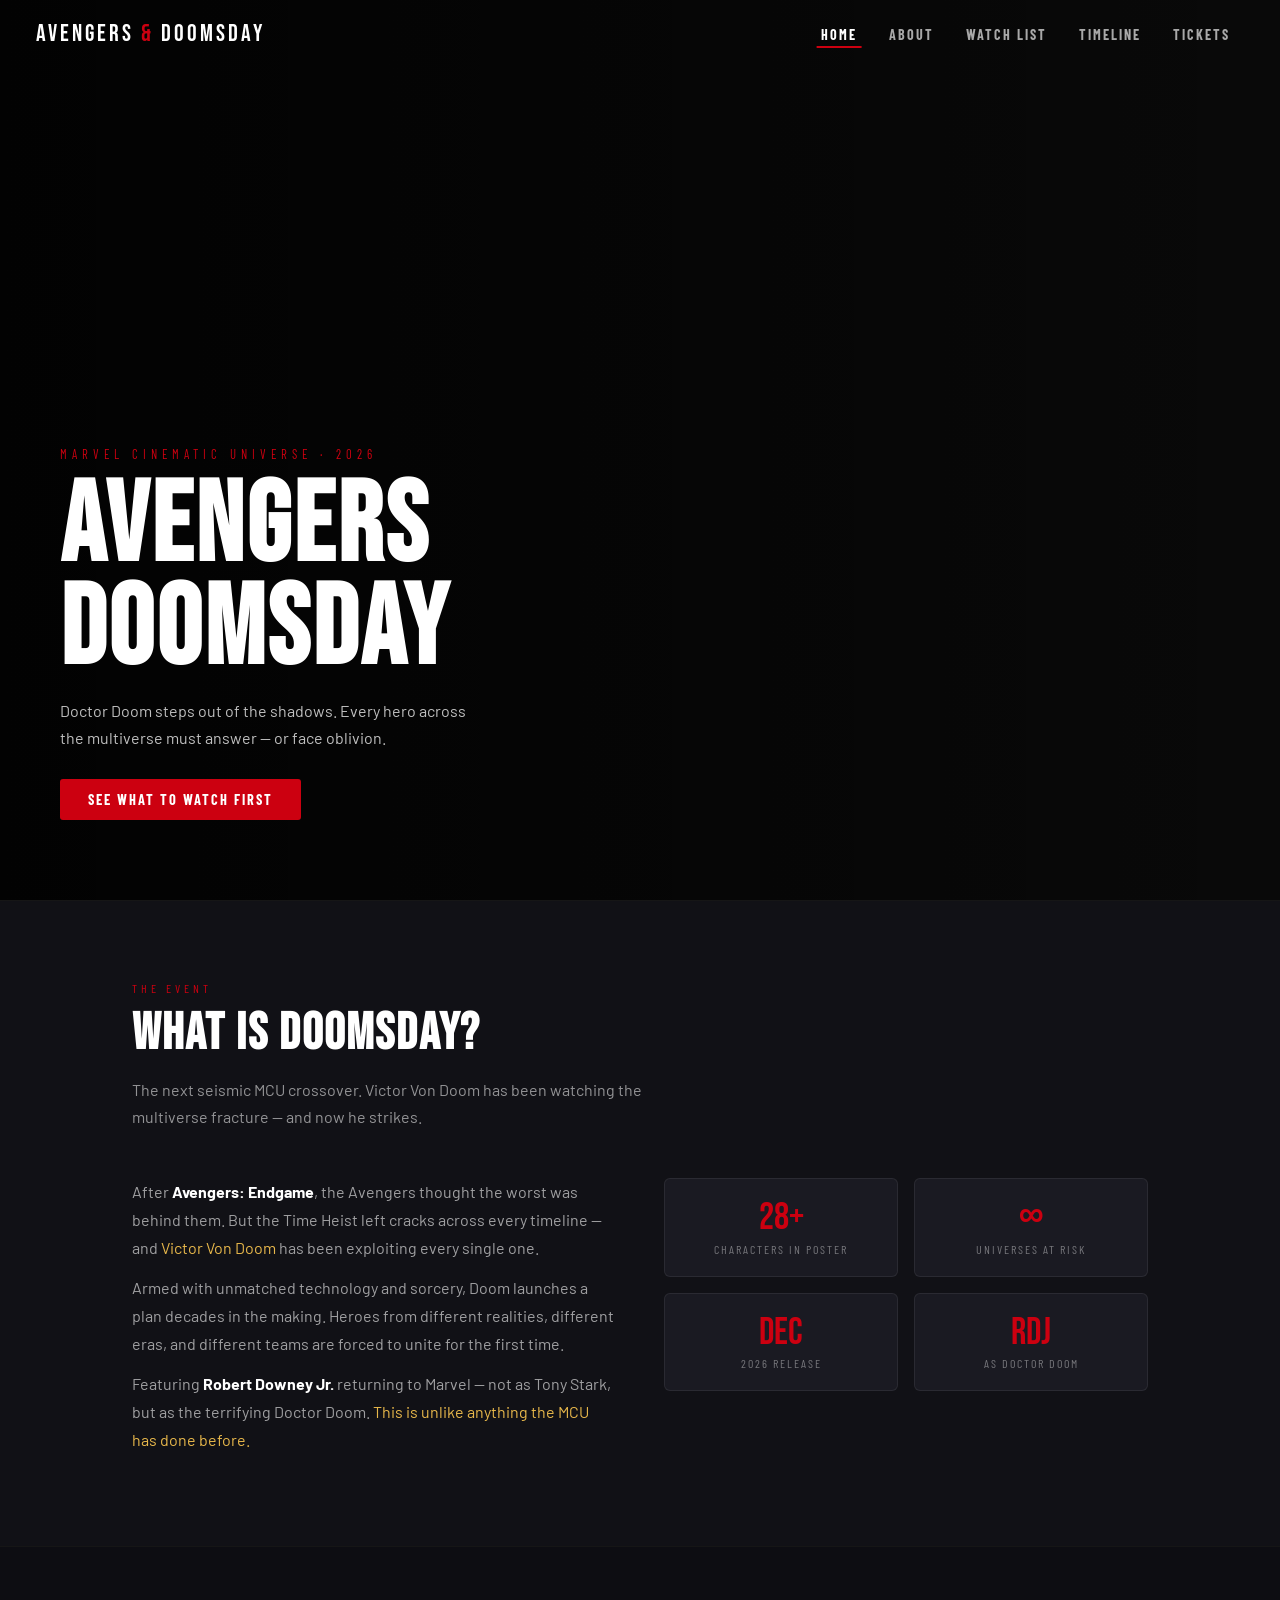
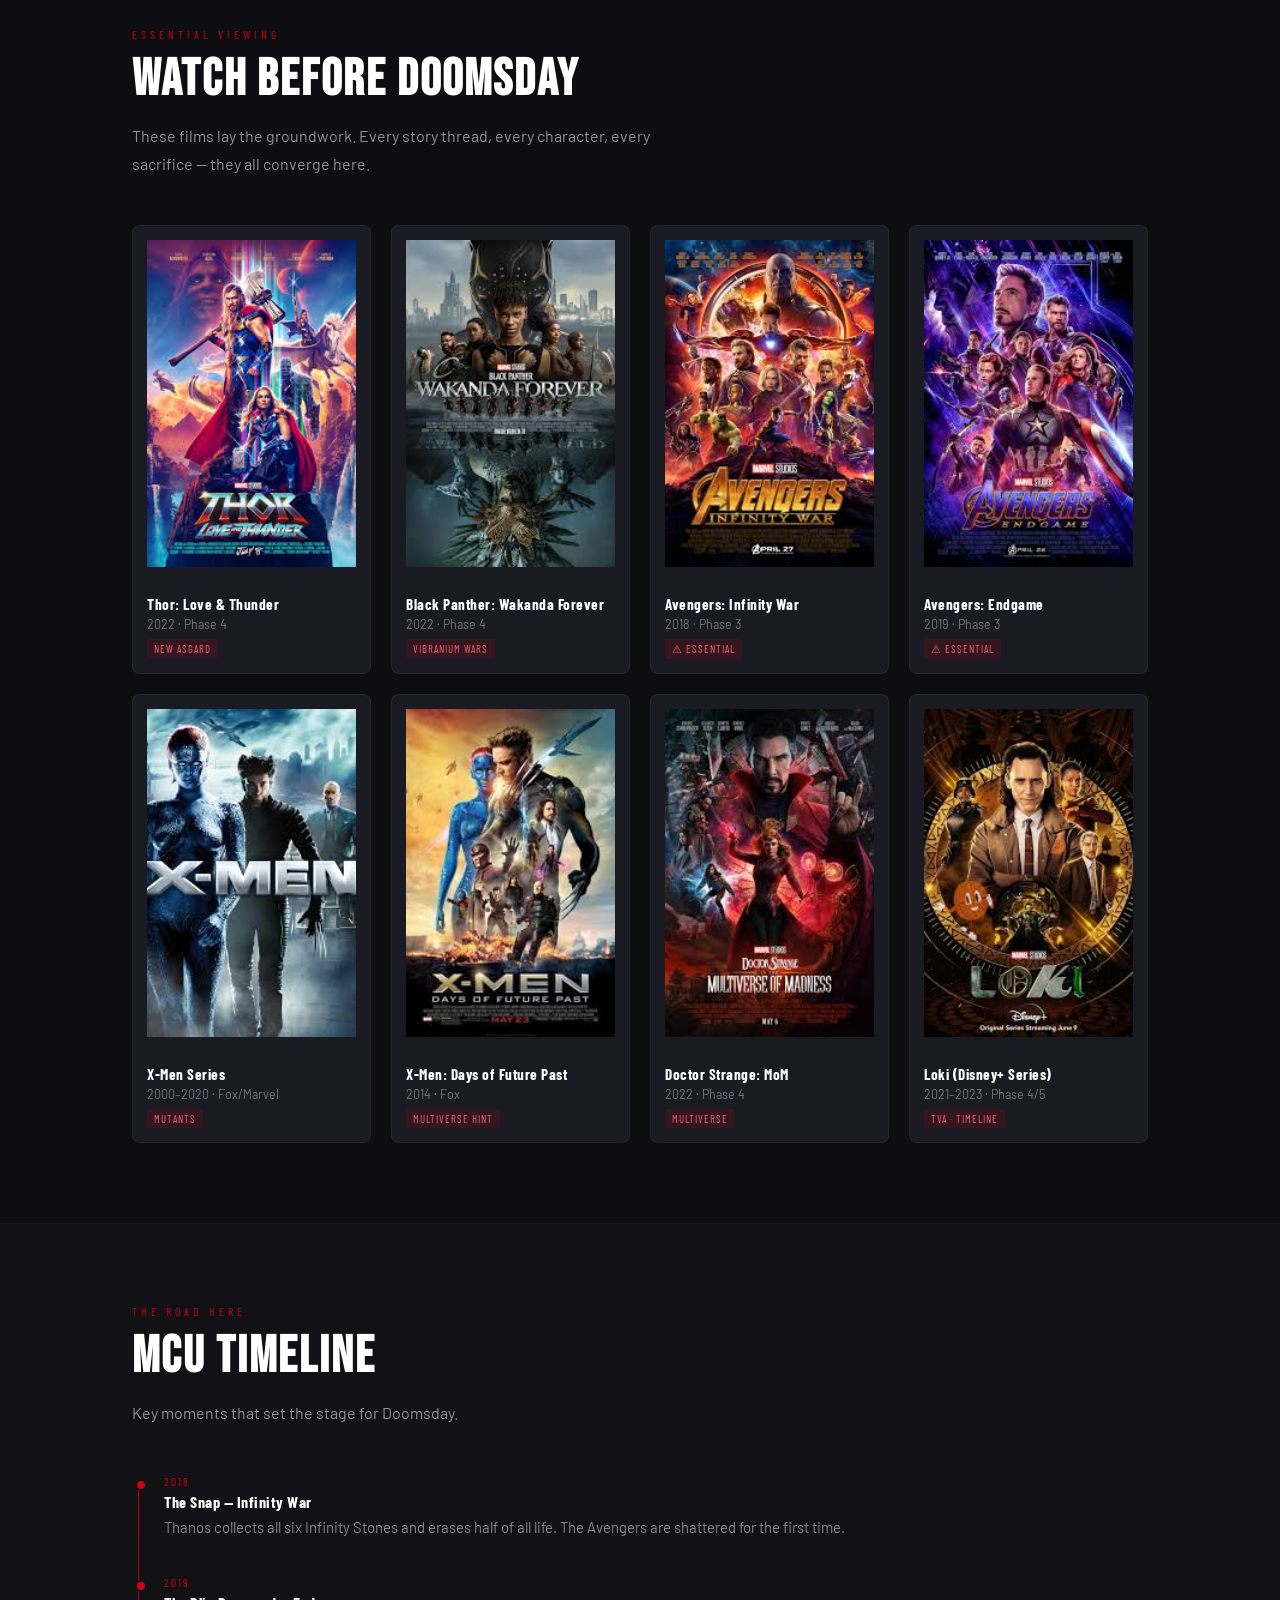
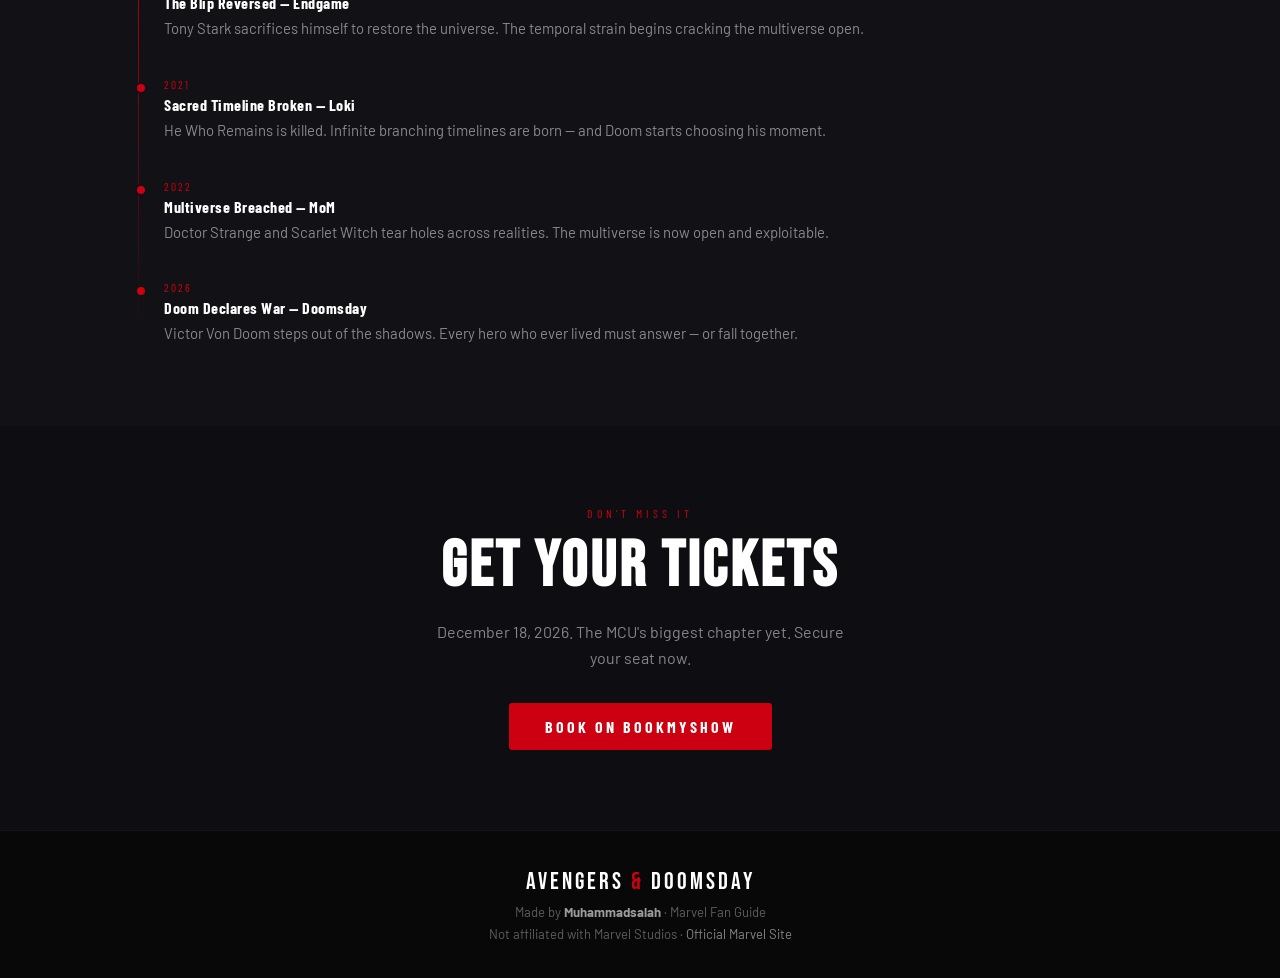
==== doomsday/index.html @ 145c7996 "Rename doomsday.html to index.html" ====
<!DOCTYPE html>
<html lang="en">
<head>
  <meta charset="UTF-8"/>
  <meta name="viewport" content="width=device-width, initial-scale=1.0"/>
  <title>Avengers: Doomsday Guide</title>
  <link href="https://fonts.googleapis.com/css2?family=Bebas+Neue&family=Barlow+Condensed:wght@400;600;700&family=Barlow:wght@400;600&display=swap" rel="stylesheet"/>
  <style>
    *, *::before, *::after { box-sizing: border-box; margin: 0; padding: 0; }

    :root {
      --red:  #cc0010;
      --gold: #e8b84b;
      --dark: rgba(0,0,0,0.72);
      --nav-h: 66px;
    }

    html { scroll-behavior: smooth; }

    body {
      font-family: 'Barlow', sans-serif;
      color: #fff;
      background: #0a0a0a;
      overflow-x: hidden;
    }

    /* ── NAVBAR ── */
    nav {
      position: fixed;
      top: 0; left: 0; right: 0;
      height: var(--nav-h);
      z-index: 100;
      display: flex;
      align-items: center;
      justify-content: space-between;
      padding: 0 36px;
      transition: background 0.4s, box-shadow 0.4s;
      background: transparent;
    }

    nav.scrolled {
      background: rgba(5, 5, 8, 0.95);
      box-shadow: 0 2px 20px rgba(0,0,0,0.6);
      backdrop-filter: blur(10px);
    }

    .nav-logo {
      font-family: 'Bebas Neue', sans-serif;
      font-size: 1.5rem;
      letter-spacing: 3px;
      color: #fff;
      text-decoration: none;
    }
    .nav-logo span { color: var(--red); }

    .nav-links {
      display: flex;
      list-style: none;
      gap: 4px;
    }

    .nav-links a {
      font-family: 'Barlow Condensed', sans-serif;
      font-size: 0.88rem;
      font-weight: 700;
      letter-spacing: 2px;
      text-transform: uppercase;
      color: rgba(255,255,255,0.65);
      text-decoration: none;
      padding: 7px 14px;
      border-radius: 3px;
      position: relative;
      transition: color 0.2s, background 0.2s;
    }

    .nav-links a::after {
      content: '';
      position: absolute;
      bottom: 2px; left: 50%;
      width: 0; height: 2px;
      background: var(--red);
      transform: translateX(-50%);
      transition: width 0.25s;
    }

    .nav-links a:hover {
      color: #fff;
      background: rgba(255,255,255,0.07);
    }
    .nav-links a:hover::after { width: 70%; }

    .nav-links a.active { color: #fff; }
    .nav-links a.active::after { width: 70%; }

    /* Mobile */
    .hamburger { display: none; flex-direction: column; gap: 5px; cursor: pointer; background: none; border: none; padding: 4px; }
    .hamburger span { display: block; width: 24px; height: 2px; background: #fff; transition: transform 0.3s, opacity 0.3s; }
    .hamburger.open span:nth-child(1) { transform: translateY(7px) rotate(45deg); }
    .hamburger.open span:nth-child(2) { opacity: 0; }
    .hamburger.open span:nth-child(3) { transform: translateY(-7px) rotate(-45deg); }

    @media (max-width: 680px) {
      .nav-links { display: none; flex-direction: column; position: absolute; top: var(--nav-h); left: 0; right: 0; background: rgba(5,5,8,0.97); padding: 12px 20px 20px; }
      .nav-links.open { display: flex; }
      .hamburger { display: flex; }
    }

    /* ── HERO ── */
    #home {
      min-height: 100vh;
      display: flex;
      flex-direction: column;
      justify-content: flex-end;
      align-items: flex-start;
      padding: 0 60px 80px;
      position: relative;
      background-image: url('http://www.impawards.com/2026/posters/avengers_doomsday.jpg');
      background-size: cover;
      background-position: center top;
      background-repeat: no-repeat;
    }

    /* dark gradient overlay so text is readable */
    #home::before {
      content: '';
      position: absolute; inset: 0;
      background: linear-gradient(
        to right,
        rgba(0,0,0,0.80) 0%,
        rgba(0,0,0,0.40) 60%,
        rgba(0,0,0,0.10) 100%
      );
    }

    .hero-content { position: relative; max-width: 520px; }

    .hero-eyebrow {
      font-family: 'Barlow Condensed', sans-serif;
      font-size: 0.8rem;
      letter-spacing: 5px;
      text-transform: uppercase;
      color: var(--red);
      margin-bottom: 14px;
    }

    .hero-title {
      font-family: 'Bebas Neue', sans-serif;
      font-size: clamp(3.5rem, 9vw, 7rem);
      line-height: 0.92;
      letter-spacing: 3px;
    }

    .hero-sub {
      color: rgba(255,255,255,0.75);
      font-size: 1rem;
      line-height: 1.65;
      margin-top: 16px;
      max-width: 420px;
    }

    .hero-btn {
      display: inline-block;
      margin-top: 28px;
      background: var(--red);
      color: #fff;
      font-family: 'Barlow Condensed', sans-serif;
      font-weight: 700;
      font-size: 0.9rem;
      letter-spacing: 2px;
      text-transform: uppercase;
      padding: 12px 28px;
      border-radius: 3px;
      text-decoration: none;
      transition: background 0.2s, transform 0.2s;
    }
    .hero-btn:hover { background: #e8001a; transform: translateY(-2px); }

    @media (max-width: 560px) { #home { padding: 0 28px 60px; } }

    /* ── SHARED SECTION STYLES ── */
    section { padding: 80px 0; }
    .inner { max-width: 1080px; margin: 0 auto; padding: 0 32px; }

    .sec-label {
      font-family: 'Barlow Condensed', sans-serif;
      font-size: 0.75rem;
      letter-spacing: 4px;
      text-transform: uppercase;
      color: var(--red);
      margin-bottom: 8px;
    }
    .sec-title {
      font-family: 'Bebas Neue', sans-serif;
      font-size: clamp(2rem, 4vw, 3.2rem);
      letter-spacing: 2px;
      margin-bottom: 12px;
    }
    .sec-desc {
      color: rgba(255,255,255,0.55);
      font-size: 1rem;
      line-height: 1.7;
      max-width: 560px;
      margin-bottom: 48px;
    }

    /* ── ABOUT ── */
    #about { background: #111116; }

    .about-cols {
      display: grid;
      grid-template-columns: 1fr 1fr;
      gap: 48px;
      align-items: start;
    }
    .about-cols p {
      color: rgba(255,255,255,0.6);
      line-height: 1.75;
      margin-bottom: 12px;
    }
    .about-cols p strong { color: #fff; }
    .about-cols p em { color: var(--gold); font-style: normal; }

    .stats { display: grid; grid-template-columns: 1fr 1fr; gap: 16px; }
    .stat {
      background: #1a1a22;
      border: 1px solid rgba(255,255,255,0.07);
      border-radius: 6px;
      padding: 20px;
      text-align: center;
      transition: border-color 0.25s, transform 0.25s;
    }
    .stat:hover { border-color: rgba(204,0,16,0.45); transform: translateY(-3px); }
    .stat .n { font-family: 'Bebas Neue', sans-serif; font-size: 2.4rem; color: var(--red); line-height: 1; }
    .stat .l { font-family: 'Barlow Condensed', sans-serif; font-size: 0.75rem; letter-spacing: 2px; text-transform: uppercase; color: rgba(255,255,255,0.4); margin-top: 4px; }

    @media (max-width: 680px) { .about-cols { grid-template-columns: 1fr; } }

    /* ── MOVIES ── */
    #movies { background: #0d0d12; }

    .movies-grid {
      display: grid;
      grid-template-columns: repeat(auto-fill, minmax(200px, 1fr));
      gap: 20px;
    }

    .movie-card {
      background: #1a1a22;
      border: 1px solid rgba(255,255,255,0.06);
      border-radius: 8px;
      overflow: hidden;
      transition: transform 0.25s, border-color 0.25s;
    }
    .movie-card:hover { transform: translateY(-6px); border-color: rgba(204,0,16,0.4); }

    .movie-thumb {
      width: 100%;
      aspect-ratio: 2/3;
      display: flex;
      align-items: flex-end;
      padding: 14px;
      font-family: 'Bebas Neue', sans-serif;
      font-size: 1.15rem;
      letter-spacing: 1px;
      line-height: 1.2;
      color: #fff;
      text-shadow: 0 2px 6px #000;
    }

    .movie-info { padding: 14px; }
    .movie-info h3 {
      font-family: 'Barlow Condensed', sans-serif;
      font-weight: 700;
      font-size: 0.95rem;
      letter-spacing: 0.5px;
      margin-bottom: 4px;
    }
    .movie-info .yr { font-size: 0.78rem; color: rgba(255,255,255,0.4); }
    .movie-info .tag {
      display: inline-block;
      margin-top: 8px;
      font-size: 0.68rem;
      letter-spacing: 1px;
      text-transform: uppercase;
      background: rgba(204,0,16,0.15);
      color: #f06070;
      padding: 3px 7px;
      border-radius: 3px;
      font-family: 'Barlow Condensed', sans-serif;
    }

    /* ── TIMELINE ── */
    #timeline { background: #111116; }

    .tl { position: relative; padding-left: 32px; display: flex; flex-direction: column; gap: 36px; }
    .tl::before { content: ''; position: absolute; left: 6px; top: 8px; bottom: 8px; width: 1px; background: linear-gradient(to bottom, var(--red), transparent); }

    .tl-item { position: relative; }
    .tl-item::before {
      content: '';
      position: absolute; left: -29px; top: 5px;
      width: 12px; height: 12px; border-radius: 50%;
      background: var(--red); border: 2px solid #111116;
    }
    .tl-item .yr { font-family: 'Barlow Condensed', sans-serif; font-size: 0.72rem; letter-spacing: 2px; text-transform: uppercase; color: var(--red); margin-bottom: 4px; }
    .tl-item h4 { font-family: 'Barlow Condensed', sans-serif; font-weight: 700; font-size: 1rem; letter-spacing: 0.5px; margin-bottom: 4px; }
    .tl-item p { color: rgba(255,255,255,0.5); font-size: 0.93rem; line-height: 1.65; }

    /* ── TICKETS ── */
    #tickets {
      background: #0d0d12;
      text-align: center;
    }
    .cta-title { font-family: 'Bebas Neue', sans-serif; font-size: clamp(2.2rem, 5vw, 4rem); letter-spacing: 3px; margin-bottom: 14px; }
    .cta-desc { color: rgba(255,255,255,0.5); font-size: 1rem; max-width: 440px; margin: 0 auto 32px; line-height: 1.65; }
    .cta-btn {
      display: inline-block;
      background: var(--red);
      color: #fff;
      font-family: 'Barlow Condensed', sans-serif;
      font-weight: 700;
      font-size: 1rem;
      letter-spacing: 3px;
      text-transform: uppercase;
      padding: 14px 36px;
      border-radius: 3px;
      text-decoration: none;
      transition: background 0.2s, transform 0.2s;
    }
    .cta-btn:hover { background: #e8001a; transform: translateY(-2px); }

    /* ── FOOTER ── */
    footer {
      background: #080808;
      text-align: center;
      padding: 36px 24px;
      border-top: 1px solid rgba(255,255,255,0.05);
    }
    footer .fl { font-family: 'Bebas Neue', sans-serif; font-size: 1.5rem; letter-spacing: 3px; margin-bottom: 8px; }
    footer .fl span { color: var(--red); }
    footer p { color: rgba(255,255,255,0.35); font-size: 0.82rem; }
    footer a { color: rgba(255,255,255,0.5); text-decoration: none; }
    footer a:hover { color: #fff; }

    /* ── DIVIDER ── */
    .div { border: none; border-top: 1px solid rgba(255,255,255,0.05); }

    /* ── SCROLL REVEAL ── */
    .rev { opacity: 0; transform: translateY(24px); transition: opacity 0.6s ease, transform 0.6s ease; }
    .rev.in { opacity: 1; transform: none; }
  </style>
</head>
<body>

<!-- NAVBAR -->
<nav id="navbar">
  <a class="nav-logo" href="#home">AVENGERS <span>&</span> DOOMSDAY</a>
  <button class="hamburger" id="ham" aria-label="Menu"><span></span><span></span><span></span></button>
  <ul class="nav-links" id="navLinks">
    <li><a href="#home"     class="nl active">Home</a></li>
    <li><a href="#about"    class="nl">About</a></li>
    <li><a href="#movies"   class="nl">Watch List</a></li>
    <li><a href="#timeline" class="nl">Timeline</a></li>
    <li><a href="#tickets"  class="nl">Tickets</a></li>
  </ul>
</nav>

<!-- HERO -->
<section id="home">
  <div class="hero-content">
    <p class="hero-eyebrow">Marvel Cinematic Universe · 2026</p>
    <h1 class="hero-title">Avengers<br>Doomsday</h1>
    <p class="hero-sub">
      Doctor Doom steps out of the shadows. Every hero across the multiverse must answer — or face oblivion.
    </p>
    <a href="#movies" class="hero-btn">See What to Watch First</a>
  </div>
</section>

<hr class="div">

<!-- ABOUT -->
<section id="about">
  <div class="inner">
    <p class="sec-label rev">The Event</p>
    <h2 class="sec-title rev">What Is Doomsday?</h2>
    <p class="sec-desc rev">The next seismic MCU crossover. Victor Von Doom has been watching the multiverse fracture — and now he strikes.</p>
    <div class="about-cols">
      <div class="rev">
        <p>After <strong>Avengers: Endgame</strong>, the Avengers thought the worst was behind them. But the Time Heist left cracks across every timeline — and <em>Victor Von Doom</em> has been exploiting every single one.</p>
        <p>Armed with unmatched technology and sorcery, Doom launches a plan decades in the making. Heroes from different realities, different eras, and different teams are forced to unite for the first time.</p>
        <p>Featuring <strong>Robert Downey Jr.</strong> returning to Marvel — not as Tony Stark, but as the terrifying Doctor Doom. <em>This is unlike anything the MCU has done before.</em></p>
      </div>
      <div class="stats rev">
        <div class="stat"><div class="n">28+</div><div class="l">Characters in Poster</div></div>
        <div class="stat"><div class="n">∞</div><div class="l">Universes at Risk</div></div>
        <div class="stat"><div class="n">Dec</div><div class="l">2026 Release</div></div>
        <div class="stat"><div class="n">RDJ</div><div class="l">As Doctor Doom</div></div>
      </div>
    </div>
  </div>
</section>

<hr class="div">

<!-- MOVIES -->
<section id="movies">
  <div class="inner">
    <p class="sec-label rev">Essential Viewing</p>
    <h2 class="sec-title rev">Watch Before Doomsday</h2>
    <p class="sec-desc rev">These films lay the groundwork. Every story thread, every character, every sacrifice — they all converge here.</p>
    <div class="movies-grid">

      <div class="movie-card rev">
        <img src="thor.jfif" class="movie-thumb" alt="Thor: Love and Thunder" style="object-fit:cover;">
        <div class="movie-info">
          <h3>Thor: Love &amp; Thunder</h3>
          <div class="yr">2022 · Phase 4</div>
          <div class="tag">New Asgard</div>
        </div>
      </div>

      <div class="movie-card rev">
        <img src="bp2.jfif" class="movie-thumb" alt="Black Panther: Wakanda Forever" style="object-fit:cover;">
        <div class="movie-info">
          <h3>Black Panther: Wakanda Forever</h3>
          <div class="yr">2022 · Phase 4</div>
          <div class="tag">Vibranium Wars</div>
        </div>
      </div>

      <div class="movie-card rev">
        <img src="infinitywar.jfif" class="movie-thumb" alt="Avengers: Infinity War" style="object-fit:cover;">
        <div class="movie-info">
          <h3>Avengers: Infinity War</h3>
          <div class="yr">2018 · Phase 3</div>
          <div class="tag">⚠ Essential</div>
        </div>
      </div>

      <div class="movie-card rev">
        <img src="endgame.jfif" class="movie-thumb" alt="Avengers: Endgame" style="object-fit:cover;">
        <div class="movie-info">
          <h3>Avengers: Endgame</h3>
          <div class="yr">2019 · Phase 3</div>
          <div class="tag">⚠ Essential</div>
        </div>
      </div>

      <div class="movie-card rev">
        <img src="xmen.jfif" class="movie-thumb" alt="X-Men Series" style="object-fit:cover;">
        <div class="movie-info">
          <h3>X-Men Series</h3>
          <div class="yr">2000–2020 · Fox/Marvel</div>
          <div class="tag">Mutants</div>
        </div>
      </div>

      <div class="movie-card rev">
        <img src="xmen 2.jfif" class="movie-thumb" alt="X-Men: Days of Future Past" style="object-fit:cover;">
        <div class="movie-info">
          <h3>X-Men: Days of Future Past</h3>
          <div class="yr">2014 · Fox</div>
          <div class="tag">Multiverse Hint</div>
        </div>
      </div>

      <div class="movie-card rev">
        <img src="multiverse.jfif" class="movie-thumb" alt="Multiverse of Madness" style="object-fit:cover;">
        <div class="movie-info">
          <h3>Doctor Strange: MoM</h3>
          <div class="yr">2022 · Phase 4</div>
          <div class="tag">Multiverse</div>
        </div>
      </div>

      <div class="movie-card rev">
        <img src="loki.jfif" class="movie-thumb" alt="Loki (Disney+ Series)" style="object-fit:cover;">
        <div class="movie-info">
          <h3>Loki (Disney+ Series)</h3>
          <div class="yr">2021–2023 · Phase 4/5</div>
          <div class="tag">TVA · Timeline</div>
        </div>
      </div>

    </div>
  </div>
</section>

<hr class="div">

<!-- TIMELINE -->
<section id="timeline">
  <div class="inner">
    <p class="sec-label rev">The Road Here</p>
    <h2 class="sec-title rev">MCU Timeline</h2>
    <p class="sec-desc rev">Key moments that set the stage for Doomsday.</p>
    <div class="tl">
      <div class="tl-item rev">
        <div class="yr">2018</div>
        <h4>The Snap — Infinity War</h4>
        <p>Thanos collects all six Infinity Stones and erases half of all life. The Avengers are shattered for the first time.</p>
      </div>
      <div class="tl-item rev">
        <div class="yr">2019</div>
        <h4>The Blip Reversed — Endgame</h4>
        <p>Tony Stark sacrifices himself to restore the universe. The temporal strain begins cracking the multiverse open.</p>
      </div>
      <div class="tl-item rev">
        <div class="yr">2021</div>
        <h4>Sacred Timeline Broken — Loki</h4>
        <p>He Who Remains is killed. Infinite branching timelines are born — and Doom starts choosing his moment.</p>
      </div>
      <div class="tl-item rev">
        <div class="yr">2022</div>
        <h4>Multiverse Breached — MoM</h4>
        <p>Doctor Strange and Scarlet Witch tear holes across realities. The multiverse is now open and exploitable.</p>
      </div>
      <div class="tl-item rev">
        <div class="yr">2026</div>
        <h4>Doom Declares War — Doomsday</h4>
        <p>Victor Von Doom steps out of the shadows. Every hero who ever lived must answer — or fall together.</p>
      </div>
    </div>
  </div>
</section>

<!-- TICKETS -->
<section id="tickets">
  <div class="inner">
    <p class="sec-label rev">Don't Miss It</p>
    <h2 class="cta-title rev">Get Your Tickets</h2>
    <p class="cta-desc rev">December 18, 2026. The MCU's biggest chapter yet. Secure your seat now.</p>
    <a href="https://in.bookmyshow.com" target="_blank" class="cta-btn rev">Book on BookMyShow</a>
  </div>
</section>

<!-- FOOTER -->
<footer>
  <div class="fl">AVENGERS <span>&</span> DOOMSDAY</div>
  <p>Made by <strong style="color:rgba(255,255,255,0.6)">Muhammadsalah</strong> · Marvel Fan Guide</p>
  <p style="margin-top:6px;">Not affiliated with Marvel Studios · <a href="https://www.marvel.com/movies/avengers-doomsday" target="_blank">Official Marvel Site</a></p>
</footer>

<script>
  // Scroll: darken navbar
  const nav = document.getElementById('navbar');
  window.addEventListener('scroll', () => {
    nav.classList.toggle('scrolled', window.scrollY > 60);
  });

  // Hamburger
  const ham = document.getElementById('ham');
  const nl  = document.getElementById('navLinks');
  ham.addEventListener('click', () => {
    ham.classList.toggle('open');
    nl.classList.toggle('open');
  });
  document.querySelectorAll('.nl').forEach(a => {
    a.addEventListener('click', () => { ham.classList.remove('open'); nl.classList.remove('open'); });
  });

  // Active nav link on scroll
  const secs = document.querySelectorAll('section[id]');
  const links = document.querySelectorAll('.nl');
  new IntersectionObserver(entries => {
    entries.forEach(e => {
      if (e.isIntersecting) {
        links.forEach(a => a.classList.remove('active'));
        const a = document.querySelector(`.nl[href="#${e.target.id}"]`);
        if (a) a.classList.add('active');
      }
    });
  }, { rootMargin: '-40% 0px -55% 0px' }).observe && secs.forEach(s => {
    new IntersectionObserver(entries => {
      entries.forEach(e => {
        if (e.isIntersecting) {
          links.forEach(a => a.classList.remove('active'));
          const a = document.querySelector(`.nl[href="#${e.target.id}"]`);
          if (a) a.classList.add('active');
        }
      });
    }, { rootMargin: '-40% 0px -55% 0px' }).observe(s);
  });

  // Scroll reveal
  new IntersectionObserver((entries, obs) => {
    entries.forEach((e, i) => {
      if (e.isIntersecting) {
        setTimeout(() => e.target.classList.add('in'), i * 55);
        obs.unobserve(e.target);
      }
    });
  }, { rootMargin: '0px 0px -60px 0px' }).observe && document.querySelectorAll('.rev').forEach(el => {
    new IntersectionObserver((entries, obs) => {
      entries.forEach(e => {
        if (e.isIntersecting) { e.target.classList.add('in'); obs.unobserve(e.target); }
      });
    }, { rootMargin: '0px 0px -60px 0px' }).observe(el);
  });
</script>
</body>
</html>
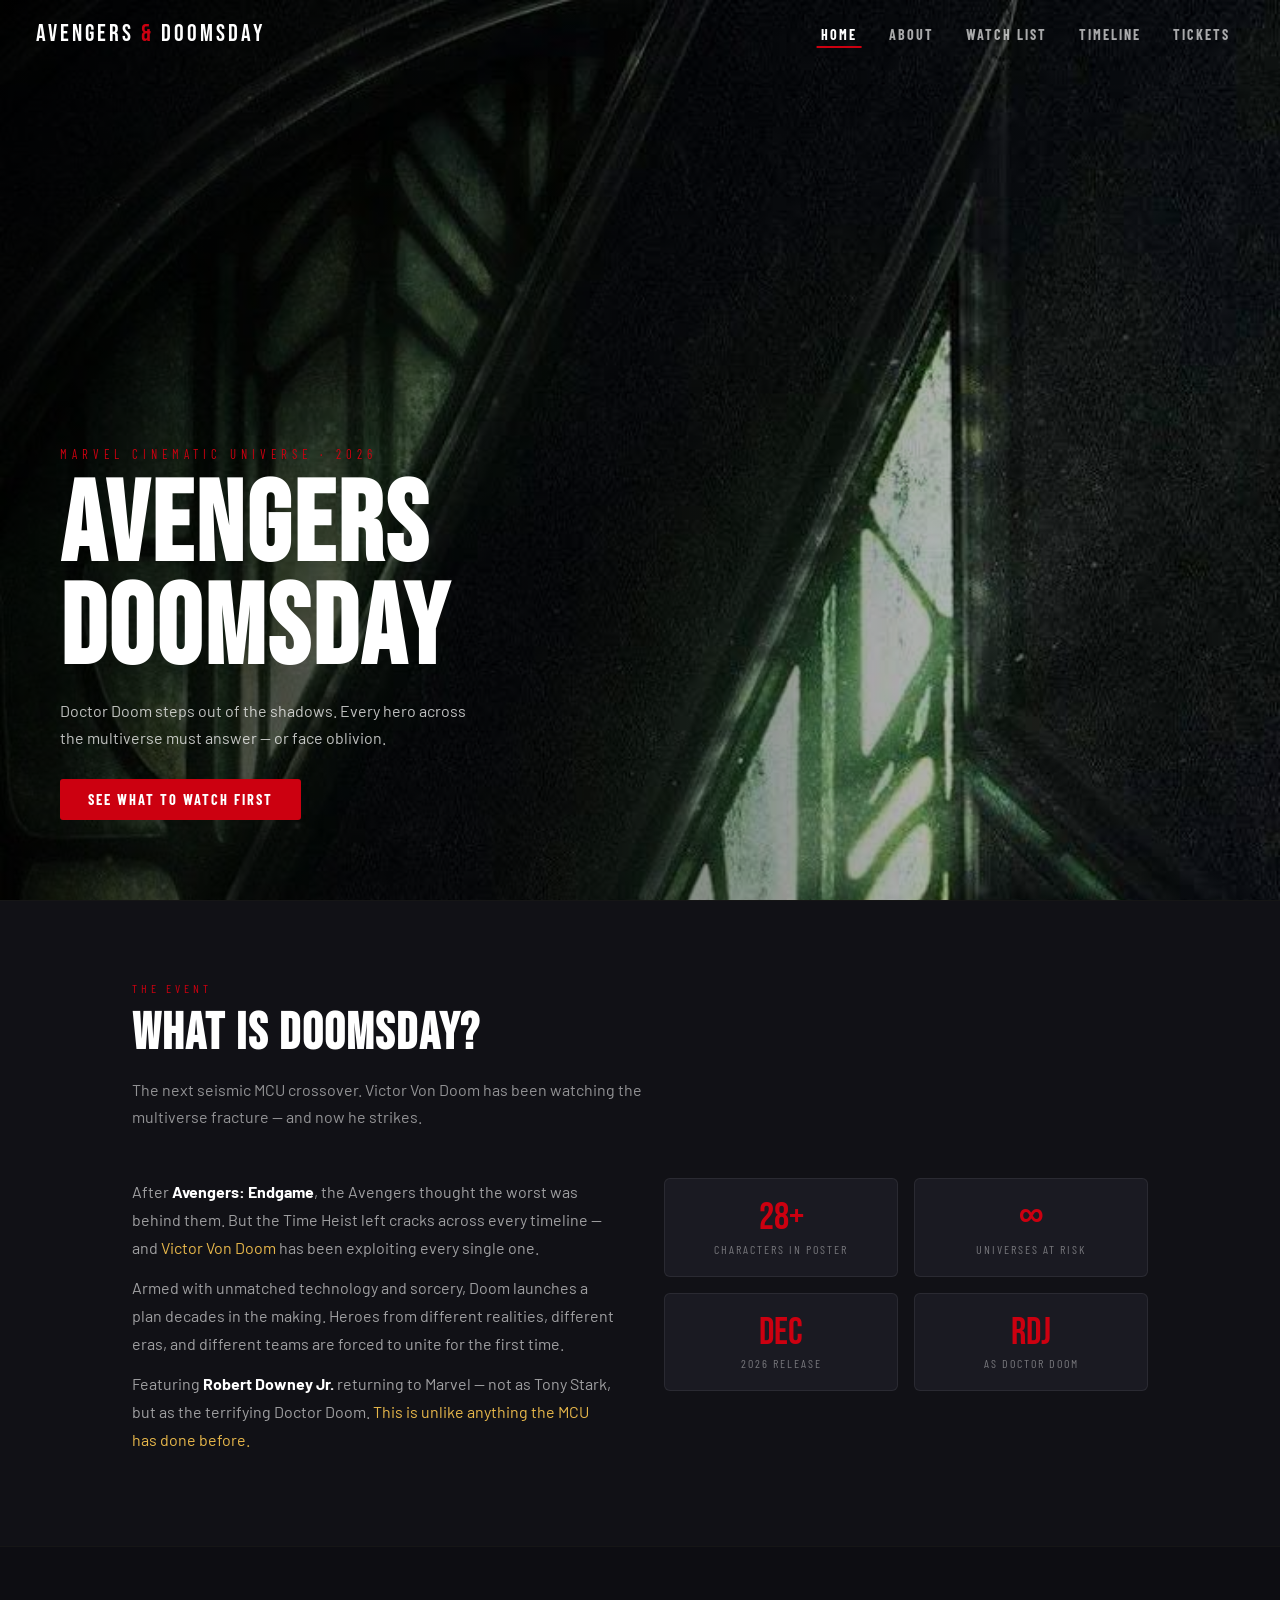
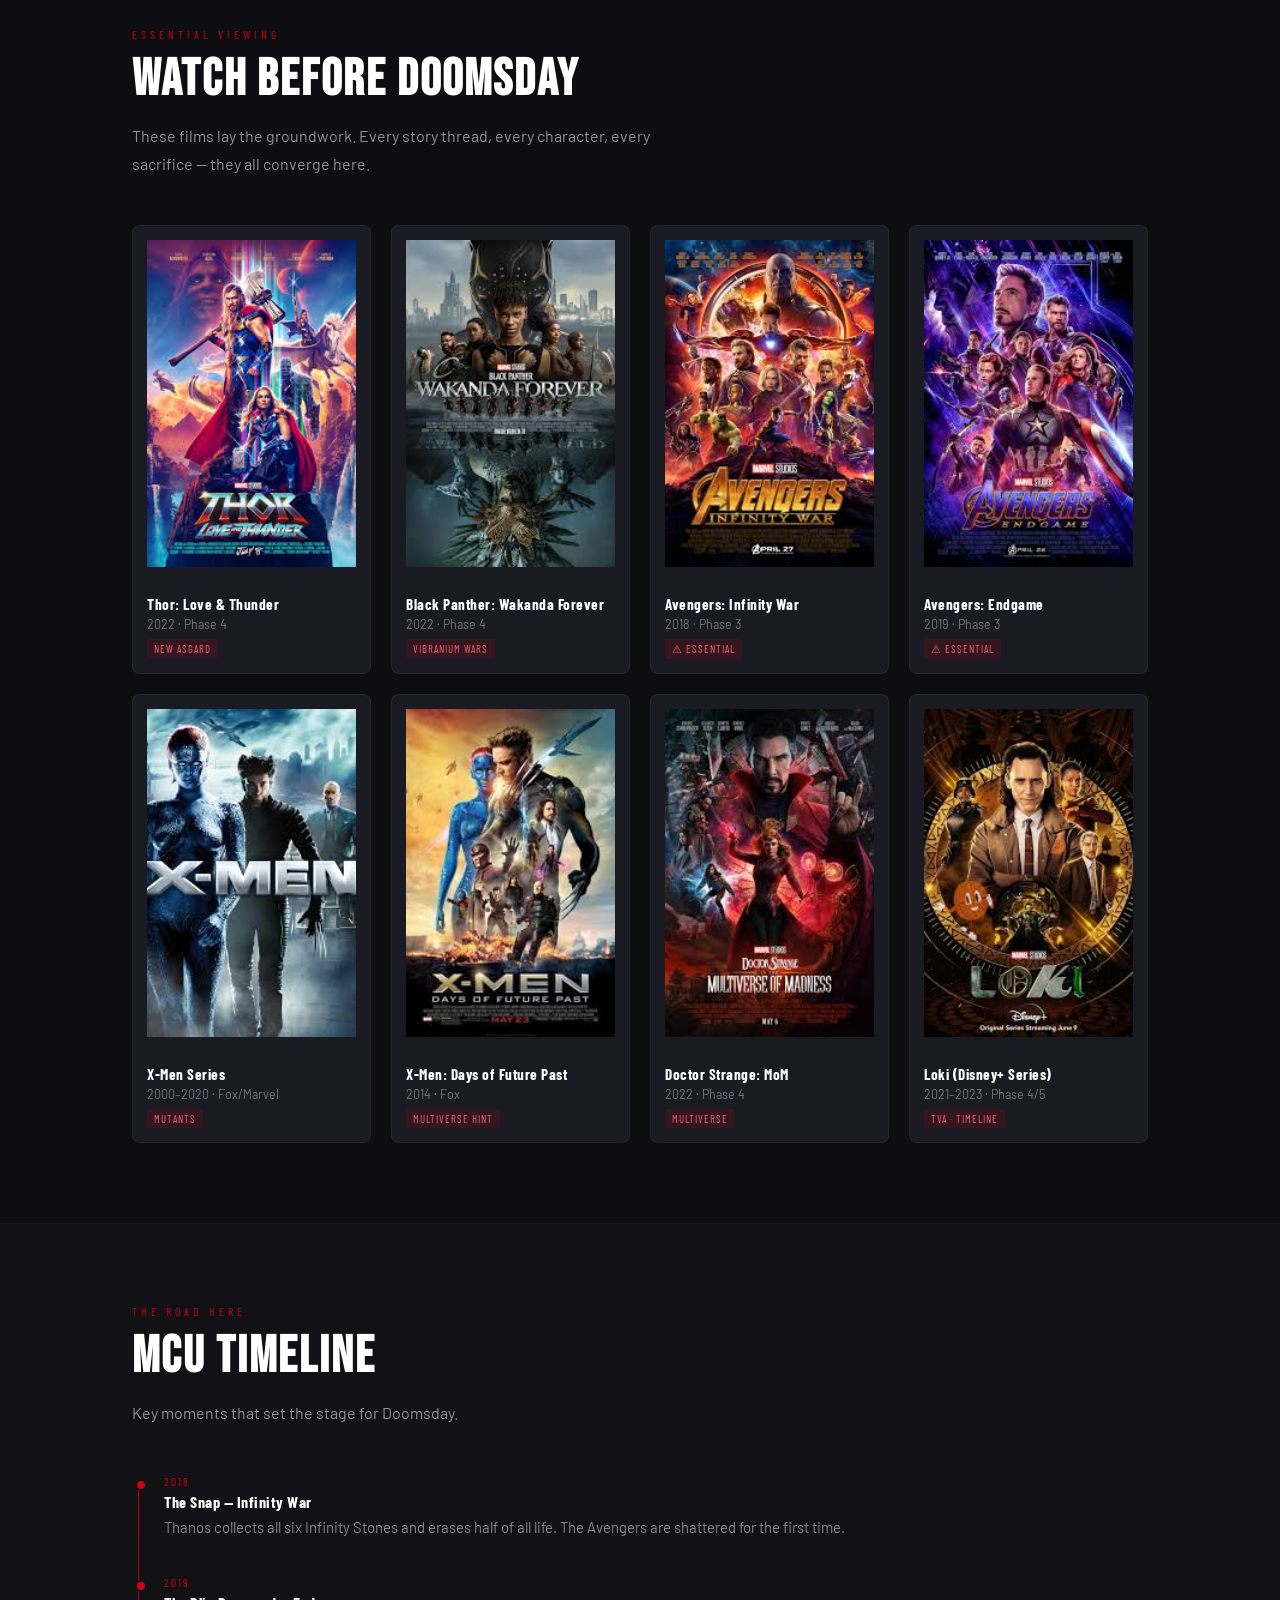
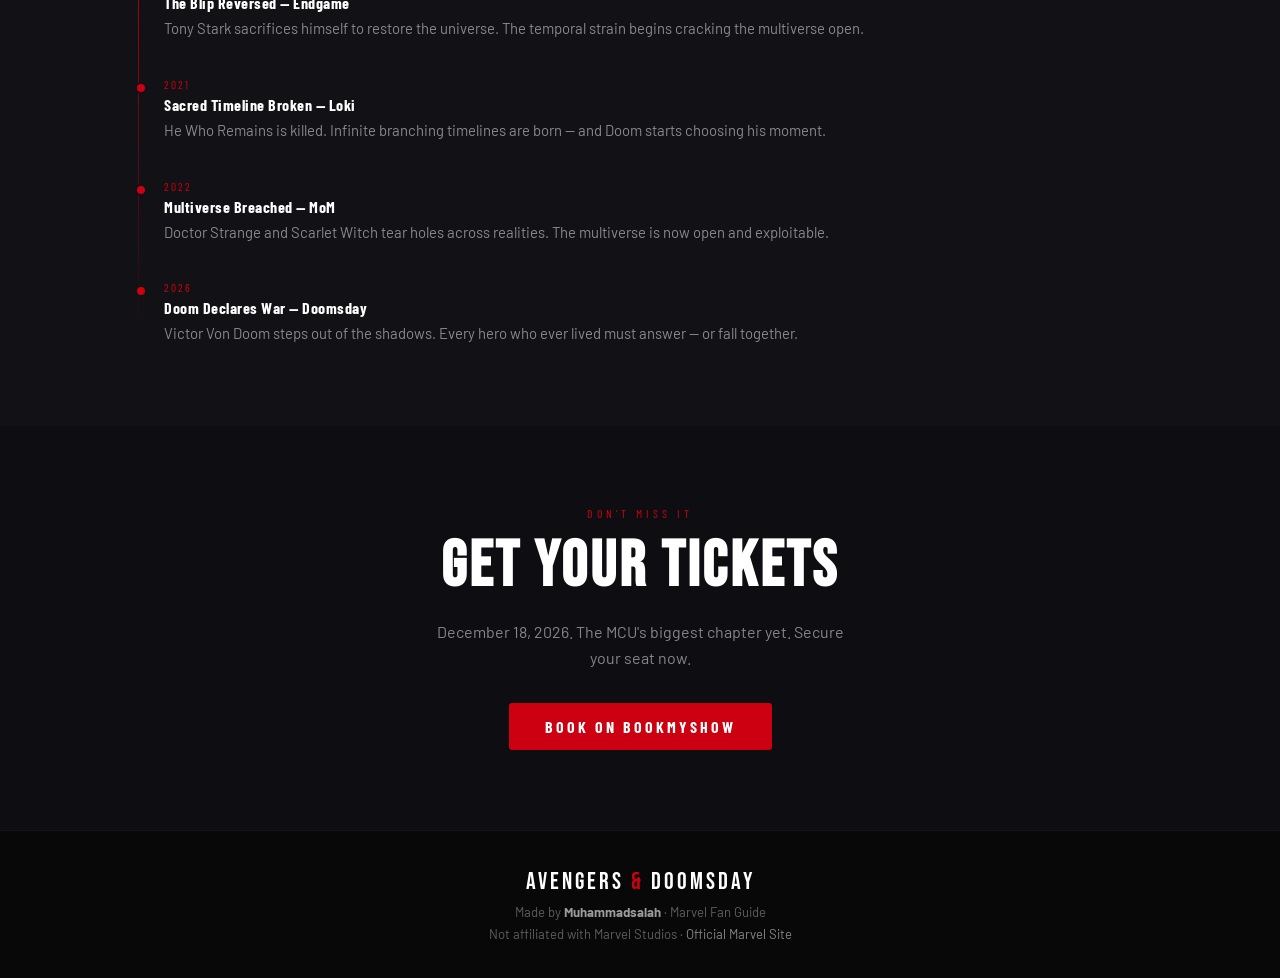
==== commit 525bd4bb: "Update background image URL in index.html" ====
--- a/doomsday/index.html
+++ b/doomsday/index.html
@@ -114,7 +114,7 @@
       align-items: flex-start;
       padding: 0 60px 80px;
       position: relative;
-      background-image: url('http://www.impawards.com/2026/posters/avengers_doomsday.jpg');
+      background-image: url('poster.jfif');
       background-size: cover;
       background-position: center top;
       background-repeat: no-repeat;
